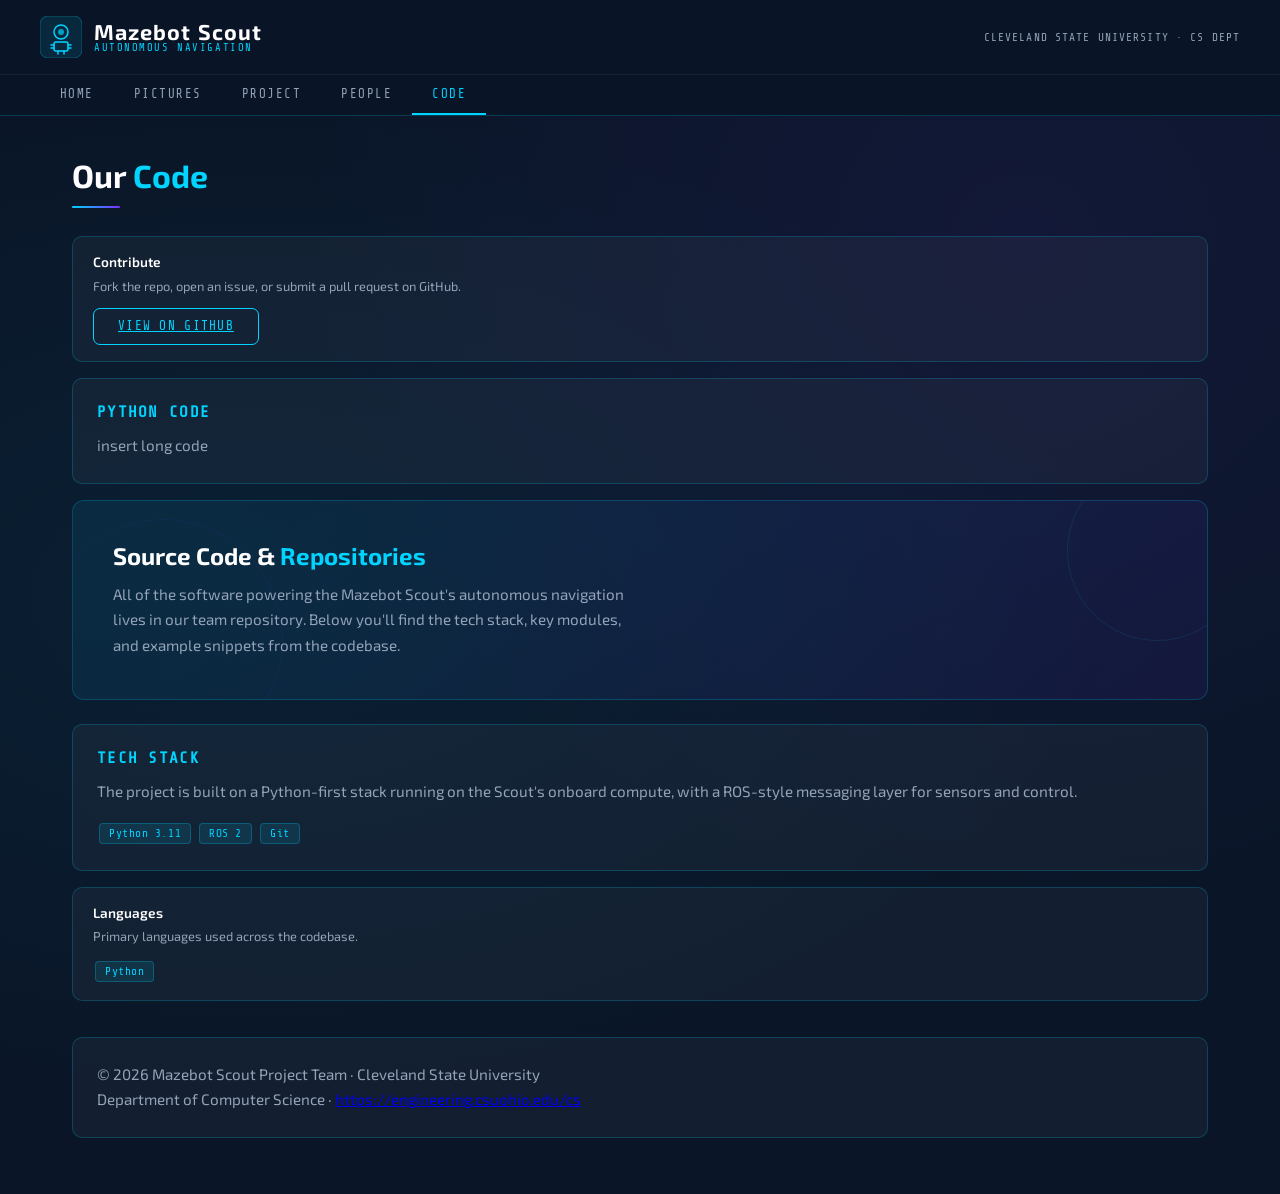
==== code.html @ 7b136260 "last changes" ====
<!DOCTYPE html>
<html lang="en">
<head>
  <meta charset="UTF-8" />
  <meta name="viewport" content="width=device-width, initial-scale=1.0" />
  <title>Mazebot Scout – Project</title>
  <link rel="stylesheet" href="style.css" />
</head>
<body>

<header>
  <div class="header-top">
    <div class="logo-area">
      <svg class="logo-icon" viewBox="0 0 42 42" fill="none">
        <rect width="42" height="42" rx="8" fill="rgba(0,212,255,0.1)" stroke="rgba(0,212,255,0.3)" stroke-width="1"/>
        <circle cx="21" cy="16" r="7" stroke="#00d4ff" stroke-width="1.5" fill="none"/>
        <circle cx="21" cy="16" r="3" fill="#00d4ff" opacity="0.7"/>
        <rect x="14" y="26" width="14" height="9" rx="2" stroke="#00d4ff" stroke-width="1.5" fill="none"/>
        <line x1="11" y1="29" x2="14" y2="29" stroke="#00d4ff" stroke-width="1.5" stroke-linecap="round"/>
        <line x1="28" y1="29" x2="31" y2="29" stroke="#00d4ff" stroke-width="1.5" stroke-linecap="round"/>
        <line x1="11" y1="32" x2="14" y2="32" stroke="#00d4ff" stroke-width="1.5" stroke-linecap="round"/>
        <line x1="28" y1="32" x2="31" y2="32" stroke="#00d4ff" stroke-width="1.5" stroke-linecap="round"/>
        <line x1="18" y1="35" x2="18" y2="38" stroke="#00d4ff" stroke-width="1.5" stroke-linecap="round"/>
        <line x1="24" y1="35" x2="24" y2="38" stroke="#00d4ff" stroke-width="1.5" stroke-linecap="round"/>
      </svg>
      <div class="logo-text">
        <div class="brand">Mazebot Scout</div>
        <div class="sub">Autonomous Navigation</div>
      </div>
    </div>
    <div class="header-badge">Cleveland State University · CS Dept</div>
  </div>
  <nav>
    <a href="index.html">Home</a>
    <a href="pictures.html">Pictures</a>
    <a href="project.html">Project</a>
    <a href="people.html">People</a>
    <a href="code.html" class="active">Code</a>
  </nav>
</header>

<div class="page-wrapper code-page">
  <main class="content-area">
    <h1 class="page-title">Our <span>Code</span></h1>
    <div class="title-line"></div>
    
    <div class="sidebar-card">
      <div class="sidebar-card-body">
        <h3>Contribute</h3>
        <p>Fork the repo, open an issue, or submit a pull request on GitHub.</p>
        <a href="https://github.com/apham00/Mazebot" target="_blank" class="btn" style="margin-top:0.75rem; display:inline-block;">View on GitHub</a>
      </div>
    </div>

<div class="card">
  <h2>Python Code</h2>
  <p>insert
long
code
</p>
</div>

    <div class="hero">
      <h2>Source Code &amp; <span>Repositories</span></h2>
      <p>
        All of the software powering the Mazebot Scout's autonomous navigation
        lives in our team repository. Below you'll find the tech stack, key
        modules, and example snippets from the codebase.
      </p>
    </div>

    <div class="card">
      <h2>Tech Stack</h2>
      <p>The project is built on a Python-first stack running on the Scout's onboard compute, with a ROS-style messaging layer for sensors and control.</p>
      <div style="margin-top:1rem;">
        <span class="tag">Python 3.11</span>
        <span class="tag">ROS 2</span>
        <span class="tag">Git</span>
      </div>
    </div>


  </main>

  <aside class="sidebar">
    <div class="sidebar-card">
      <div class="sidebar-card-body">
        <h3>Languages</h3>
        <p>Primary languages used across the codebase.</p>
        <div style="margin-top:0.75rem;">
          <span class="tag">Python</span>
        </div>
      </div>
    </div>
  
    <section class="card abstract-footer">
    <p>© 2026 Mazebot Scout Project Team · Cleveland State University</p>
    <p>Department of Computer Science · <a href="https://engineering.csuohio.edu/cs" target="_blank">https://engineering.csuohio.edu/cs</a></p>
  </section>

  </aside>
</div>


</body>
</html>
---- style.css ----
@import url('https://fonts.googleapis.com/css2?family=Exo+2:wght@300;400;600;700&family=Share+Tech+Mono&display=swap');

*, *::before, *::after { box-sizing: border-box; margin: 0; padding: 0; }

:root {
  --navy: #0a1628;
  --navy-mid: #112240;
  --accent: #00d4ff;
  --accent2: #7b2fff;
  --text: #e2e8f0;
  --text-muted: #94a3b8;
  --card-bg: rgba(255,255,255,0.04);
  --border: rgba(0,212,255,0.2);
}

body {
  font-family: 'Exo 2', sans-serif;
  background: var(--navy);
  color: var(--text);
  min-height: 100vh;
  background-image:
    radial-gradient(ellipse at 20% 50%, rgba(0,212,255,0.05) 0%, transparent 60%),
    radial-gradient(ellipse at 80% 20%, rgba(123,47,255,0.07) 0%, transparent 50%);
}

/* add all human code below */
.sidebar-card-body2 {
  padding: 1rem 1.25rem;
}

.sidebar-card-body2 h3 {
  font-size: 1.5rem;
  font-weight: 600;
  color: #fff;
  margin-bottom: 0.4rem;
  text-align: center;
}

.uni-link {
  color: var(--accent);
  text-decoration: none;
  display: block;
}

.uni-link:hover {
  text-decoration: underline;
}

.normal-link {
  color: #0000ee;
  text-decoration: underline;
}

.normal-link:visited {
  color: blue;
}

.normal-link:hover {
  color: darkblue;
}

/* ── HEADER ── */
header {
  background: rgba(10,22,40,0.95);
  border-bottom: 1px solid var(--border);
  backdrop-filter: blur(12px);
  position: sticky;
  top: 0;
  z-index: 100;
}

.header-top {
  display: flex;
  align-items: center;
  justify-content: space-between;
  padding: 1rem 2.5rem;
}

.logo-area {
  display: flex;
  align-items: center;
  gap: 12px;
}

.logo-icon {
  width: 42px;
  height: 42px;
}

.logo-text {
  line-height: 1;
}

.logo-text .brand {
  font-size: 1.35rem;
  font-weight: 700;
  color: #fff;
  letter-spacing: 0.05em;
}

.logo-text .sub {
  font-family: 'Share Tech Mono', monospace;
  font-size: 0.65rem;
  color: var(--accent);
  letter-spacing: 0.15em;
  text-transform: uppercase;
}

.header-badge {
  font-family: 'Share Tech Mono', monospace;
  font-size: 0.7rem;
  color: var(--text-muted);
  letter-spacing: 0.1em;
  text-transform: uppercase;
}

/* ── NAV ── */
nav {
  display: flex;
  gap: 0;
  padding: 0 2.5rem;
  border-top: 1px solid rgba(255,255,255,0.05);
}

nav a {
  font-family: 'Share Tech Mono', monospace;
  font-size: 0.78rem;
  text-transform: uppercase;
  letter-spacing: 0.12em;
  color: var(--text-muted);
  text-decoration: none;
  padding: 0.75rem 1.25rem;
  border-bottom: 2px solid transparent;
  transition: color 0.2s, border-color 0.2s;
  white-space: nowrap;
}

nav a:hover, nav a.active {
  color: var(--accent);
  border-bottom-color: var(--accent);
}

/* ── PAGE LAYOUT ── */
.page-wrapper {
  display: grid;
  grid-template-columns: 1fr 360px;
  gap: 2rem;
  max-width: 1100px;
  margin: 0 auto;
  padding: 2.5rem 2rem;
}

.page-wrapper .home-page {
  grid-template-columns: 1fr 360px;
  max-width: 1300px;
}

.code-page {
  display: block;
  max-width: 1200px;
  margin: 0 auto;
  padding: 2.5rem 2rem;
}

.code-page .sidebar-card,
.code-page .card {
  margin-bottom: 1rem;
}


.code-page .content-area {
  width: 100%;
}

@media (max-width: 768px) {
  .page-wrapper { grid-template-columns: 1fr; }
  nav a { padding: 0.75rem 0.75rem; font-size: 0.7rem; }
  .header-top { padding: 1rem 1rem; }
}

/* ── MAIN CONTENT ── */
.content-area {
  min-width: 0;
}

.page-title {
  font-size: 2rem;
  font-weight: 700;
  color: #fff;
  margin-bottom: 0.25rem;
  line-height: 1.2;
}

.page-title span {
  color: var(--accent);
}

.title-line {
  width: 48px;
  height: 2px;
  background: linear-gradient(90deg, var(--accent), var(--accent2));
  margin: 0.75rem 0 1.75rem;
  border-radius: 2px;
}

/* ── CARDS ── */
.card {
  background: var(--card-bg);
  border: 1px solid var(--border);
  border-radius: 10px;
  padding: 1.5rem;
  margin-bottom: 1.25rem;
  transition: border-color 0.2s;
}

.card:hover { border-color: rgba(0,212,255,0.4); }

.card h2 {
  font-size: 1rem;
  font-weight: 600;
  color: var(--accent);
  text-transform: uppercase;
  letter-spacing: 0.08em;
  margin-bottom: 0.75rem;
  font-family: 'Share Tech Mono', monospace;
}

.card p {
  color: var(--text-muted);
  line-height: 1.7;
  font-size: 0.95rem;
}

/* ── LINK LIST ── */
.link-list {
  list-style: none;
}

.link-list li {
  border-bottom: 1px solid rgba(255,255,255,0.06);
}

.link-list li:last-child { border-bottom: none; }

.link-list a {
  display: flex;
  align-items: center;
  gap: 10px;
  padding: 0.85rem 0;
  color: var(--text);
  text-decoration: none;
  font-size: 0.92rem;
  transition: color 0.2s;
}

.link-list a:hover { color: var(--accent); }

.link-list .icon {
  width: 28px;
  height: 28px;
  background: rgba(0,212,255,0.1);
  border: 1px solid var(--border);
  border-radius: 6px;
  display: flex;
  align-items: center;
  justify-content: center;
  flex-shrink: 0;
  font-size: 13px;
}

/* ── SIDEBAR ── */
.sidebar {
  display: flex;
  flex-direction: column;
  gap: 1.25rem;
}

.sidebar-card {
  background: var(--card-bg);
  border: 1px solid var(--border);
  border-radius: 10px;
  overflow: visible;
} /* modified */ 

.sidebar-card img {
  width: 100%;
  display: block;
}

.sidebar-card-body {
  padding: 1rem 1.25rem;
}

.sidebar-card-body-project{
  padding: 1rem 1rem;
}

.sidebar-card-project {
  width: 380px;
}

.sidebar-card-body h3 {
  font-size: 0.85rem;
  font-weight: 600;
  color: #fff;
  margin-bottom: 0.4rem;
}

.sidebar-card-body p {
  font-size: 0.8rem;
  color: var(--text-muted);
  line-height: 1.5;
}

.sidebar-card-body p {
  font-size: 0.8rem;
  color: var(--text-muted);
  line-height: 1.5;
  overflow-wrap: anywhere;
  word-break: break-word;
} /* added */

.sidebar-card-body a {
  overflow-wrap: anywhere;
  word-break: break-word;
} /* added */

.stat-grid {
  display: grid;
  grid-template-columns: 1fr 1fr;
  gap: 8px;
  padding: 1rem;
}

.stat {
  background: rgba(0,212,255,0.06);
  border: 1px solid rgba(0,212,255,0.15);
  border-radius: 7px;
  padding: 0.6rem 0.75rem;
  text-align: center;
}

.stat .val {
  font-family: 'Share Tech Mono', monospace;
  font-size: 1rem;
  color: var(--accent);
  font-weight: 600;
  display: block;
}

.stat .lbl {
  font-size: 0.65rem;
  color: var(--text-muted);
  text-transform: uppercase;
  letter-spacing: 0.08em;
  margin-top: 2px;
  display: block;
}

/* ── FOOTER ── */
footer {
  margin-top: 3rem;
  border-top: 1px solid var(--border);
  padding: 2rem 2.5rem;
  text-align: center;
}

footer p {
  font-size: 0.78rem;
  color: var(--text-muted);
  margin-bottom: 0.4rem;
  font-family: 'Share Tech Mono', monospace;
  letter-spacing: 0.05em;
}

footer a { color: var(--accent); text-decoration: none; }
footer a:hover { text-decoration: underline; }

/* ── HERO BANNER (home only) ── */
.hero {
  background: linear-gradient(135deg, rgba(0,212,255,0.08) 0%, rgba(123,47,255,0.08) 100%);
  border: 1px solid var(--border);
  border-radius: 12px;
  padding: 2.5rem;
  margin-bottom: 1.5rem;
  position: relative;
  overflow: hidden;
}

.hero::before {
  content: '';
  position: absolute;
  top: -40px; right: -40px;
  width: 180px; height: 180px;
  border-radius: 50%;
  border: 1px solid rgba(0,212,255,0.1);
}

.hero::after {
  content: '';
  position: absolute;
  bottom: -60px; left: -30px;
  width: 240px; height: 240px;
  border-radius: 50%;
  border: 1px solid rgba(123,47,255,0.08);
}

.hero h2 {
  font-size: 1.5rem;
  font-weight: 700;
  color: #fff;
  margin-bottom: 0.75rem;
}

.hero h2 span { color: var(--accent); }

.hero p {
  color: var(--text-muted);
  line-height: 1.7;
  font-size: 0.95rem;
  max-width: 520px;
}

/* ── PEOPLE GRID ── */
.people-grid {
  display: grid;
  grid-template-columns: repeat(auto-fit, minmax(180px, 180px));
  justify-content: center;
  gap: 1rem;
}

.people-grid .person-card:last-child {
  grid-column: 2;
}

.person-card {
  background: var(--card-bg);
  border: 1px solid var(--border);
  border-radius: 10px;
  padding: 1.25rem;
  text-align: center;
  transition: border-color 0.2s;
}

.person-card:hover { border-color: rgba(0,212,255,0.4); }

.avatar {
  width: 56px;
  height: 56px;
  border-radius: 50%;
  background: linear-gradient(135deg, var(--accent), var(--accent2));
  display: flex;
  align-items: center;
  justify-content: center;
  font-weight: 700;
  font-size: 1.1rem;
  color: #fff;
  margin: 0 auto 0.75rem;
}

.person-card h3 {
  font-size: 0.9rem;
  font-weight: 600;
  color: #fff;
  margin-bottom: 0.2rem;
}

.person-card p {
  font-size: 0.75rem;
  color: var(--text-muted);
  font-family: 'Share Tech Mono', monospace;
}

/* ── CODE BLOCK ── */
.code-block {
  background: rgba(0,0,0,0.4);
  border: 1px solid rgba(0,212,255,0.15);
  border-radius: 8px;
  padding: 1.25rem;
  margin: 1rem 0;
  overflow-x: auto;
}

.code-block code {
  font-family: 'Share Tech Mono', monospace;
  font-size: 0.8rem;
  color: #a8dadc;
  line-height: 1.7;
  white-space: pre;
}

/* ── PHOTO GRID ── */
.photo-grid {
  display: grid;
  grid-template-columns: repeat(auto-fill, minmax(200px, 1fr));
  gap: 10px;
  margin-top: 1rem;
}

.photo-placeholder {
  aspect-ratio: 4/3;
  background: rgba(0,212,255,0.06);
  border: 1px dashed rgba(0,212,255,0.25);
  border-radius: 8px;
  display: flex;
  align-items: center;
  justify-content: center;
  font-size: 0.75rem;
  color: var(--text-muted);
  font-family: 'Share Tech Mono', monospace;
  flex-direction: column;
  gap: 6px;
}

/* ── CONTACT FORM ── */
.form-group {
  margin-bottom: 1rem;
}

.form-group label {
  display: block;
  font-size: 0.75rem;
  font-family: 'Share Tech Mono', monospace;
  text-transform: uppercase;
  letter-spacing: 0.1em;
  color: var(--accent);
  margin-bottom: 0.4rem;
}

.form-group input,
.form-group textarea {
  width: 100%;
  background: rgba(255,255,255,0.04);
  border: 1px solid var(--border);
  border-radius: 7px;
  padding: 0.65rem 0.9rem;
  color: var(--text);
  font-family: 'Exo 2', sans-serif;
  font-size: 0.9rem;
  outline: none;
  transition: border-color 0.2s;
}

.form-group input:focus,
.form-group textarea:focus {
  border-color: var(--accent);
}

.form-group textarea { min-height: 120px; resize: vertical; }

.btn {
  display: inline-flex;
  align-items: center;
  gap: 8px;
  background: transparent;
  border: 1px solid var(--accent);
  color: var(--accent);
  font-family: 'Share Tech Mono', monospace;
  font-size: 0.8rem;
  letter-spacing: 0.1em;
  text-transform: uppercase;
  padding: 0.65rem 1.5rem;
  border-radius: 7px;
  cursor: pointer;
  transition: background 0.2s, color 0.2s;
}

.btn:hover {
  background: var(--accent);
  color: var(--navy);
}

/* ── TAGS ── */
.tag {
  display: inline-block;
  background: rgba(0,212,255,0.1);
  border: 1px solid rgba(0,212,255,0.25);
  color: var(--accent);
  font-size: 0.7rem;
  font-family: 'Share Tech Mono', monospace;
  padding: 3px 9px;
  border-radius: 4px;
  margin: 2px;
  letter-spacing: 0.05em;
}
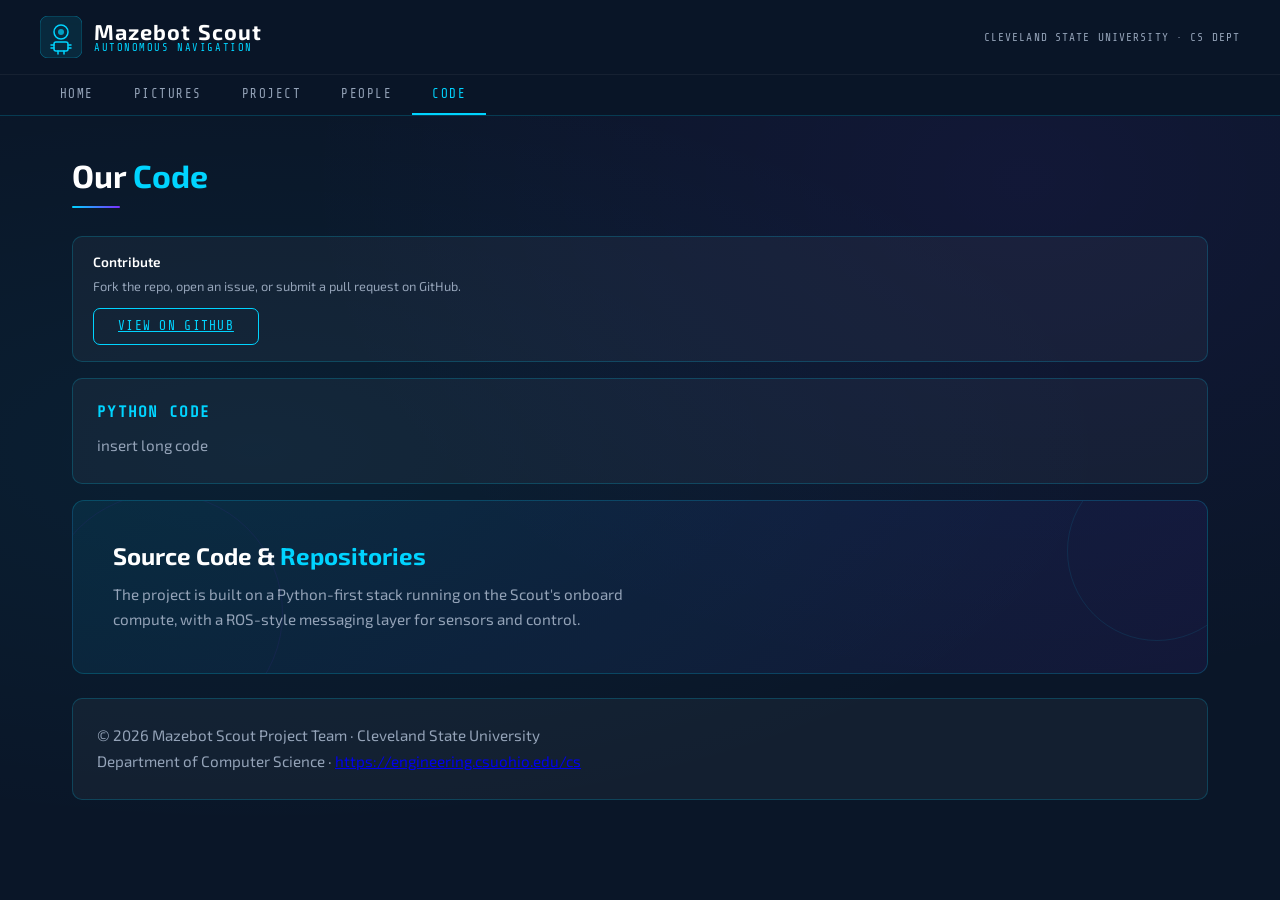
==== commit 8235c600: "last one?" ====
--- a/code.html
+++ b/code.html
@@ -63,35 +63,14 @@
     <div class="hero">
       <h2>Source Code &amp; <span>Repositories</span></h2>
       <p>
-        All of the software powering the Mazebot Scout's autonomous navigation
-        lives in our team repository. Below you'll find the tech stack, key
-        modules, and example snippets from the codebase.
+        The project is built on a Python-first stack running on the Scout's onboard compute, with a ROS-style messaging layer for sensors and control.
       </p>
-    </div>
-
-    <div class="card">
-      <h2>Tech Stack</h2>
-      <p>The project is built on a Python-first stack running on the Scout's onboard compute, with a ROS-style messaging layer for sensors and control.</p>
-      <div style="margin-top:1rem;">
-        <span class="tag">Python 3.11</span>
-        <span class="tag">ROS 2</span>
-        <span class="tag">Git</span>
-      </div>
     </div>
 
 
   </main>
 
   <aside class="sidebar">
-    <div class="sidebar-card">
-      <div class="sidebar-card-body">
-        <h3>Languages</h3>
-        <p>Primary languages used across the codebase.</p>
-        <div style="margin-top:0.75rem;">
-          <span class="tag">Python</span>
-        </div>
-      </div>
-    </div>
   
     <section class="card abstract-footer">
     <p>© 2026 Mazebot Scout Project Team · Cleveland State University</p>
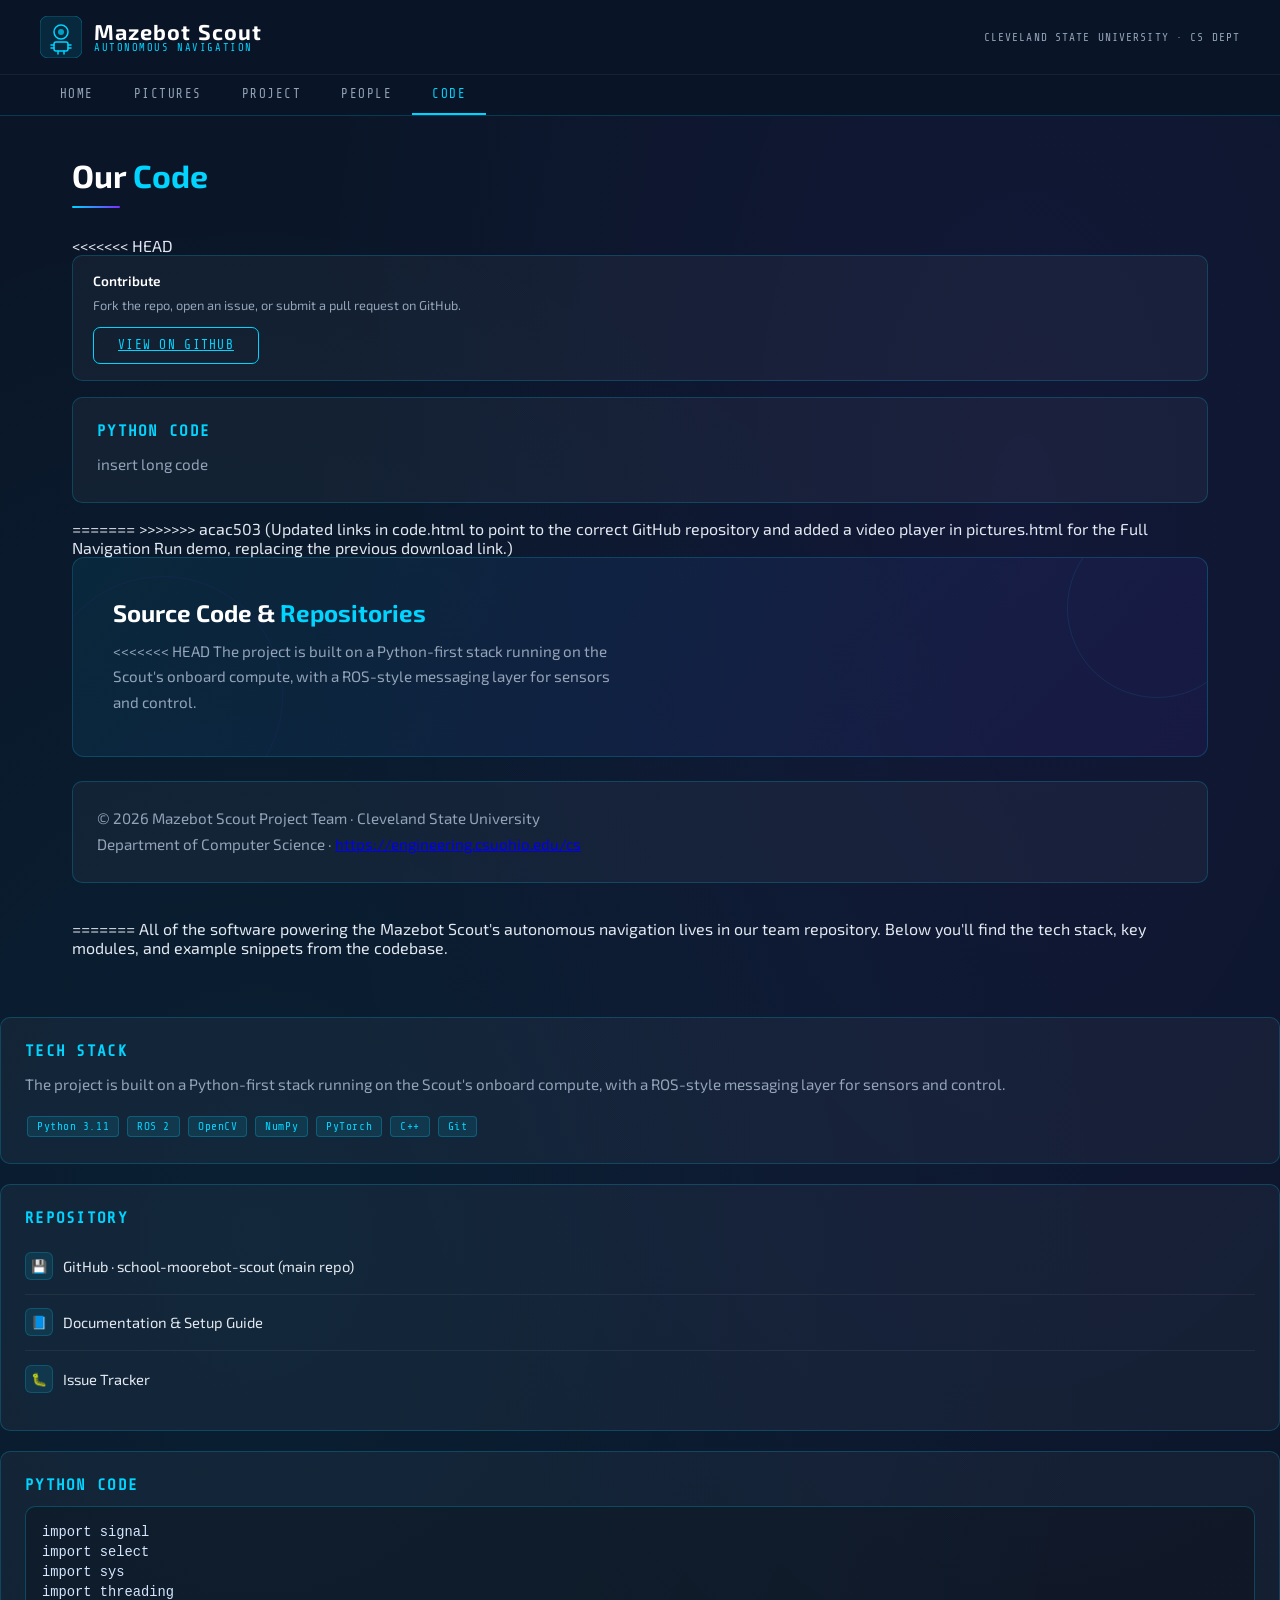
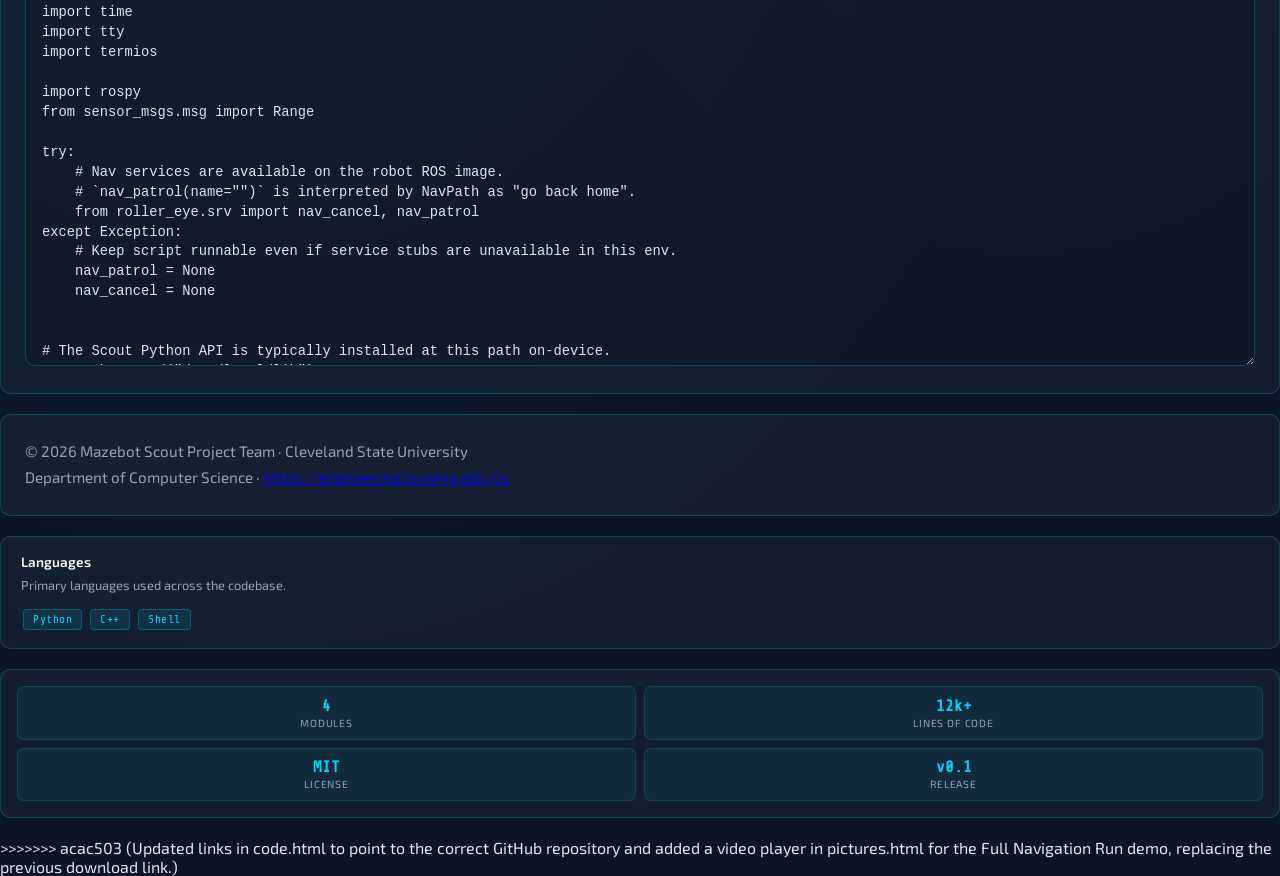
==== commit 48245d95: "Updated links in code.html to point to the correct GitHub repository and added a video player in pic" ====
--- a/code.html
+++ b/code.html
@@ -43,6 +43,7 @@
   <main class="content-area">
     <h1 class="page-title">Our <span>Code</span></h1>
     <div class="title-line"></div>
+<<<<<<< HEAD
     
     <div class="sidebar-card">
       <div class="sidebar-card-body">
@@ -59,10 +60,13 @@
 code
 </p>
 </div>
+=======
+>>>>>>> acac503 (Updated links in code.html to point to the correct GitHub repository and added a video player in pictures.html for the Full Navigation Run demo, replacing the previous download link.)
 
     <div class="hero">
       <h2>Source Code &amp; <span>Repositories</span></h2>
       <p>
+<<<<<<< HEAD
         The project is built on a Python-first stack running on the Scout's onboard compute, with a ROS-style messaging layer for sensors and control.
       </p>
     </div>
@@ -76,6 +80,300 @@
     <p>© 2026 Mazebot Scout Project Team · Cleveland State University</p>
     <p>Department of Computer Science · <a href="https://engineering.csuohio.edu/cs" target="_blank">https://engineering.csuohio.edu/cs</a></p>
   </section>
+=======
+        All of the software powering the Mazebot Scout's autonomous navigation
+        lives in our team repository. Below you'll find the tech stack, key
+        modules, and example snippets from the codebase.
+      </p>
+    </div>
+
+    <div class="card">
+      <h2>Tech Stack</h2>
+      <p>The project is built on a Python-first stack running on the Scout's onboard compute, with a ROS-style messaging layer for sensors and control.</p>
+      <div style="margin-top:1rem;">
+        <span class="tag">Python 3.11</span>
+        <span class="tag">ROS 2</span>
+        <span class="tag">OpenCV</span>
+        <span class="tag">NumPy</span>
+        <span class="tag">PyTorch</span>
+        <span class="tag">C++</span>
+        <span class="tag">Git</span>
+      </div>
+    </div>
+
+    <div class="card">
+      <h2>Repository</h2>
+      <ul class="link-list">
+        <li>
+          <a href="https://github.com/ehonis/school-moorebot-scout" target="_blank">
+            <div class="icon">💾</div>
+            GitHub · school-moorebot-scout (main repo)
+          </a>
+        </li>
+        <li>
+          <a href="https://github.com/ehonis/school-moorebot-scout#readme" target="_blank">
+            <div class="icon">📘</div>
+            Documentation &amp; Setup Guide
+          </a>
+        </li>
+        <li>
+          <a href="https://github.com/ehonis/school-moorebot-scout/issues" target="_blank">
+            <div class="icon">🐛</div>
+            Issue Tracker
+          </a>
+        </li>
+      </ul>
+    </div>
+
+    <div class="card">
+      <h2>Python Code</h2>
+      <textarea readonly style="width:100%; min-height:460px; padding:1rem; border-radius:10px; border:1px solid rgba(0,212,255,0.25); background:rgba(0,0,0,0.2); color:#d6e6ff; font-family:Consolas, Monaco, 'Courier New', monospace; font-size:0.86rem; line-height:1.45; resize:vertical;">
+import signal
+import select
+import sys
+import threading
+import time
+import tty
+import termios
+
+import rospy
+from sensor_msgs.msg import Range
+
+try:
+    # Nav services are available on the robot ROS image.
+    # `nav_patrol(name="")` is interpreted by NavPath as "go back home".
+    from roller_eye.srv import nav_cancel, nav_patrol
+except Exception:
+    # Keep script runnable even if service stubs are unavailable in this env.
+    nav_patrol = None
+    nav_cancel = None
+
+
+# The Scout Python API is typically installed at this path on-device.
+sys.path.append("/usr/local/lib")
+from rollereye import *  # noqa: F401,F403 - project examples use star import
+
+
+# =========================
+# Tuning parameters
+# =========================
+# Stop when something is very close in front (about 5-10 cm).
+# Set to 8 cm as the default "wall too close" trigger.
+STOP_DISTANCE_M = 0.2
+
+# Use a little hysteresis to avoid rapid stop/start jitter near the threshold.
+# Robot resumes forward when clearance grows beyond this distance.
+RESUME_DISTANCE_M = 0.12
+
+# Continuous forward speed (m/s).
+FORWARD_SPEED_MPS = 0.16
+
+# Rotation speed used for scan turns (deg/s).
+TURN_SPEED_DPS = 90
+
+# Scan resolution. Larger step = faster scan with less angular precision.
+# Must evenly divide 360. 45 gives 8 samples per sweep (was 12 at 30 deg).
+SCAN_STEP_DEG = 45
+
+# Continuous spin speed for scan-only turns (deg/s).
+# Intentionally slower than before so TOF gets a cleaner read at each heading
+# and the robot visibly completes a deliberate full sweep before deciding.
+SCAN_TURN_SPEED_DPS = 60
+
+# Do not pick headings in the rear half of the robot.
+# This keeps recovery turns from backtracking toward already-traveled space.
+# Interpretation:
+#   - 0 deg offset is straight ahead (always allowed)
+#   - +/-90 deg is still considered forward-sector
+#   - anything beyond that (rear hemisphere) is disallowed
+MAX_FORWARD_TURN_DEG = 90
+
+# If TOF data is stale, pause movement for safety.
+TOF_STALE_TIMEOUT_S = 1.0
+
+# Timeout to wait for one fresh TOF reading after each turn.
+# Shorter value = faster sweep; 0.25 s is enough for the 10 Hz TOF node.
+TOF_WAIT_TIMEOUT_S = 0.25
+
+# Tiny settle wait to let motion/reading stabilize between operations.
+SETTLE_S = 0.15
+
+# Manual override speed values (kept modest for tight spaces).
+MANUAL_FORWARD_SPEED_MPS = 0.16
+MANUAL_TURN_SPEED_DPS = 75
+
+# Service names provided by NavPath node.
+NAV_PATROL_SERVICE = "/nav_patrol"
+NAV_CANCEL_SERVICE = "/nav_cancel"
+
+
+# Shared TOF snapshot (callback thread -> control loop thread).
+_tof_lock = threading.Lock()
+_latest_tof_range_m = None
+_latest_tof_time_s = 0.0
+
+# Main loop run flag; set False by signal handler.
+_running = True
+
+
+class MovementRecorder(object):
+    """
+    Keep a time-based history of motion commands so we can backtrack.
+    """
+    def __init__(self):
+        self._history = []
+        self._active = None
+        self._is_replaying = False
+
+    def _finish_active(self):
+        if self._active is None:
+            return
+        duration = time.time() - self._active["start_s"]
+        if duration > 0.0:
+            segment = dict(self._active)
+            segment["duration_s"] = duration
+            self._history.append(segment)
+        self._active = None
+
+    def start_translate(self, degree, speed_mps):
+        rollereye.set_translationSpeed(speed_mps)
+        rollereye.set_translate(degree=degree)
+        if self._is_replaying:
+            return
+        self._finish_active()
+        self._active = {
+            "kind": "translate",
+            "degree": degree,
+            "speed_mps": speed_mps,
+            "start_s": time.time(),
+        }
+
+    def start_rotate(self, direction, speed_dps):
+        rollereye.set_rotationSpeed(speed_dps)
+        rollereye.set_rotate(direction=direction)
+        if self._is_replaying:
+            return
+        self._finish_active()
+        self._active = {
+            "kind": "rotate",
+            "direction": direction,
+            "speed_dps": speed_dps,
+            "start_s": time.time(),
+        }
+
+    def rotate_degrees(self, direction, degrees, speed_dps, record=True):
+        rollereye.set_rotationSpeed(speed_dps)
+        rollereye.set_rotate_3(direction=direction, degree=degrees)
+        time.sleep(SETTLE_S)
+        if self._is_replaying or (not record):
+            return
+        self._finish_active()
+        self._history.append(
+            {
+                "kind": "rotate_deg",
+                "direction": direction,
+                "degrees": degrees,
+                "speed_dps": speed_dps,
+            }
+        )
+
+    def stop_motion(self):
+        rollereye.stop_move()
+        if self._is_replaying:
+            return
+        self._finish_active()
+
+    def replay_reverse(self):
+        self._finish_active()
+        if not self._history:
+            print("[history] no movement recorded yet.")
+            return
+        print("[history] reversing %d recorded steps..." % len(self._history))
+        self._is_replaying = True
+        try:
+            rollereye.set_rotationSpeed(TURN_SPEED_DPS)
+            rollereye.set_rotate_3(direction=2, degree=180)
+            time.sleep(SETTLE_S)
+            for step in reversed(self._history):
+                if step["kind"] == "translate":
+                    rollereye.set_translationSpeed(step["speed_mps"])
+                    rollereye.set_translate(degree=step["degree"])
+                    time.sleep(step["duration_s"])
+                    rollereye.stop_move()
+                    time.sleep(SETTLE_S)
+                elif step["kind"] == "rotate":
+                    inverse_direction = 2 if step["direction"] == 1 else 1
+                    rollereye.set_rotationSpeed(step["speed_dps"])
+                    rollereye.set_rotate(direction=inverse_direction)
+                    time.sleep(step["duration_s"])
+                    rollereye.stop_move()
+                    time.sleep(SETTLE_S)
+                elif step["kind"] == "rotate_deg":
+                    inverse_direction = 2 if step["direction"] == 1 else 1
+                    rollereye.set_rotationSpeed(step["speed_dps"])
+                    rollereye.set_rotate_3(
+                        direction=inverse_direction, degree=step["degrees"]
+                    )
+                    time.sleep(SETTLE_S)
+        finally:
+            self._is_replaying = False
+        print("[history] reverse replay complete.")
+
+
+def stop_handler(signum, frame):
+    global _running
+    _running = False
+
+
+if __name__ == "__main__":
+    signal.signal(signal.SIGINT, stop_handler)
+    signal.signal(signal.SIGTERM, stop_handler)
+    signal.signal(signal.SIGHUP, stop_handler)
+    rollereye.start()
+    enable_print()
+      </textarea>
+    </div>
+
+      <section class="card abstract-footer">
+    <p>© 2026 Mazebot Scout Project Team · Cleveland State University</p>
+    <p>Department of Computer Science · <a class="normal-link" href="https://engineering.csuohio.edu/cs" target="_blank">https://engineering.csuohio.edu/cs</a></p>
+  </section>
+  </main>
+
+  <aside class="sidebar">
+    <div class="sidebar-card">
+      <div class="sidebar-card-body">
+        <h3>Languages</h3>
+        <p>Primary languages used across the codebase.</p>
+        <div style="margin-top:0.75rem;">
+          <span class="tag">Python</span>
+          <span class="tag">C++</span>
+          <span class="tag">Shell</span>
+        </div>
+      </div>
+    </div>
+
+    <div class="sidebar-card">
+      <div class="stat-grid">
+        <div class="stat">
+          <span class="val">4</span>
+          <span class="lbl">Modules</span>
+        </div>
+        <div class="stat">
+          <span class="val">12k+</span>
+          <span class="lbl">Lines of Code</span>
+        </div>
+        <div class="stat">
+          <span class="val">MIT</span>
+          <span class="lbl">License</span>
+        </div>
+        <div class="stat">
+          <span class="val">v0.1</span>
+          <span class="lbl">Release</span>
+        </div>
+      </div>
+    </div>
+>>>>>>> acac503 (Updated links in code.html to point to the correct GitHub repository and added a video player in pictures.html for the Full Navigation Run demo, replacing the previous download link.)
 
   </aside>
 </div>
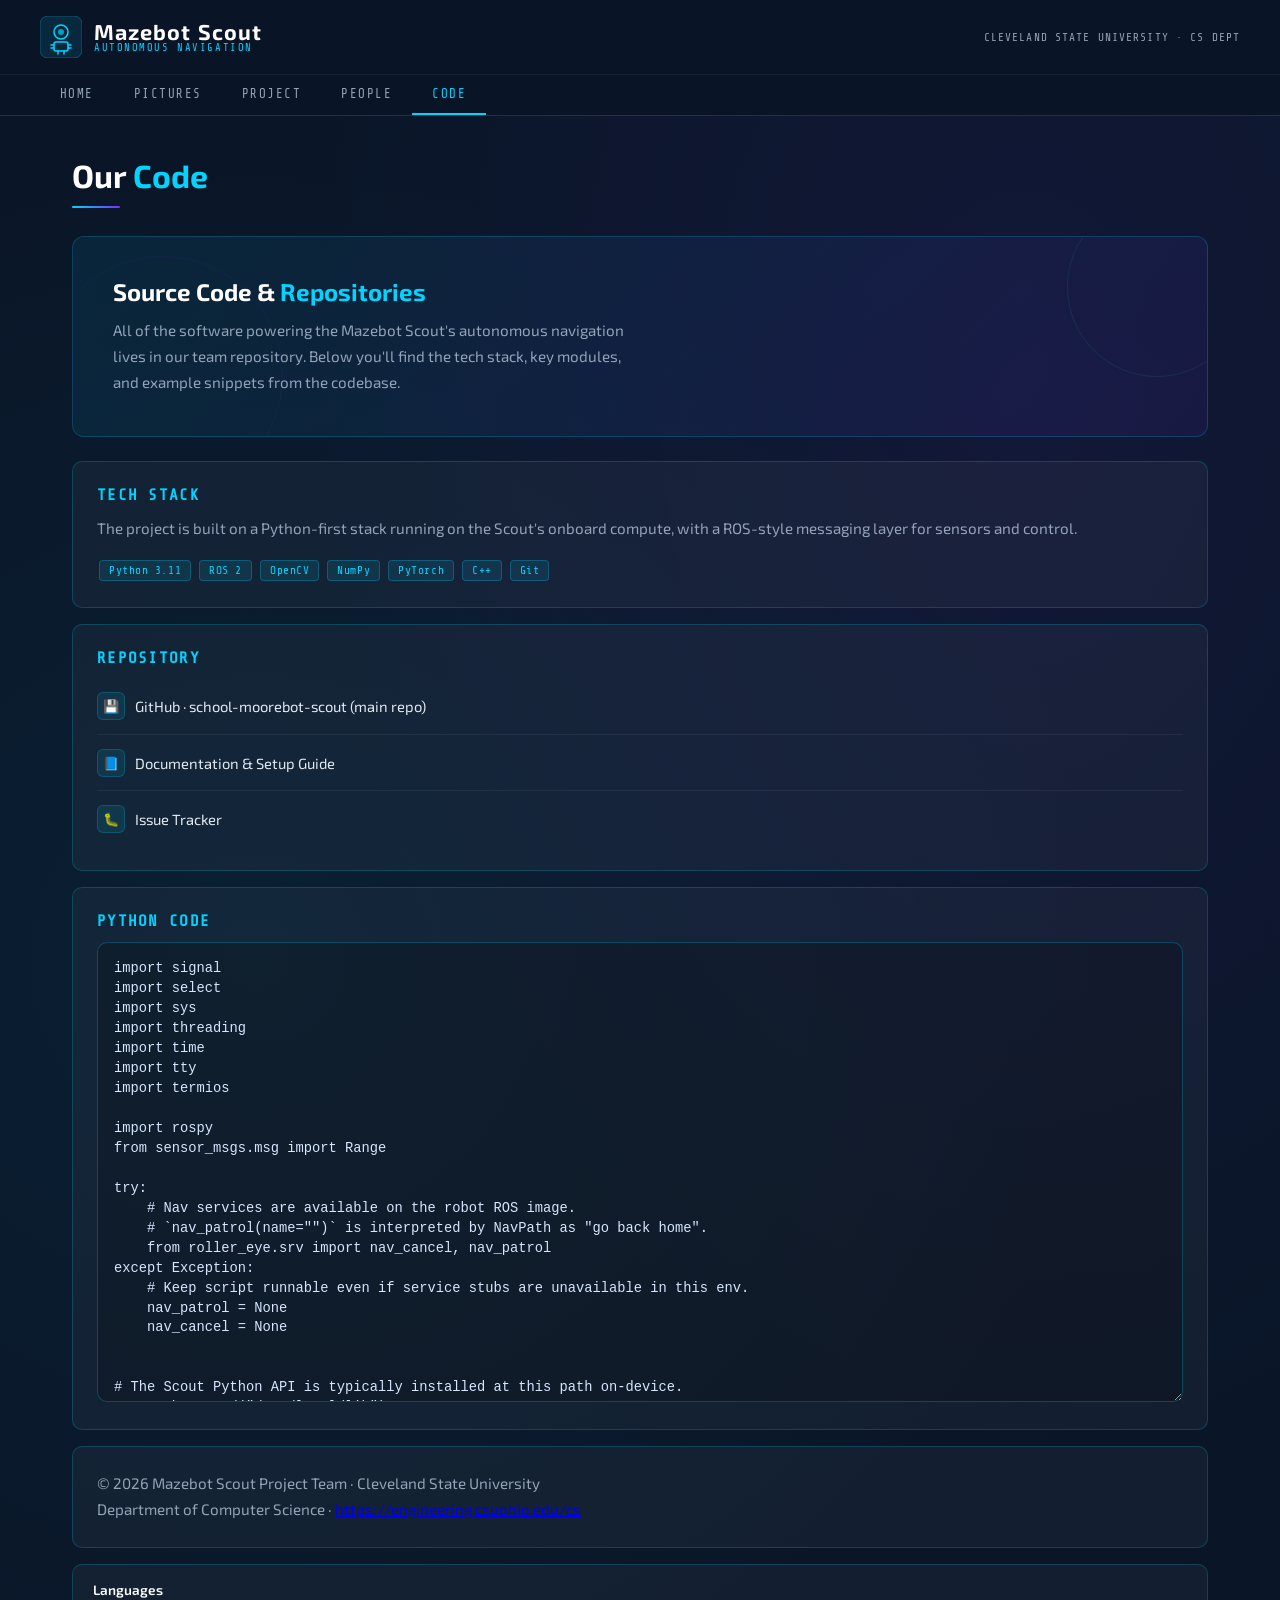
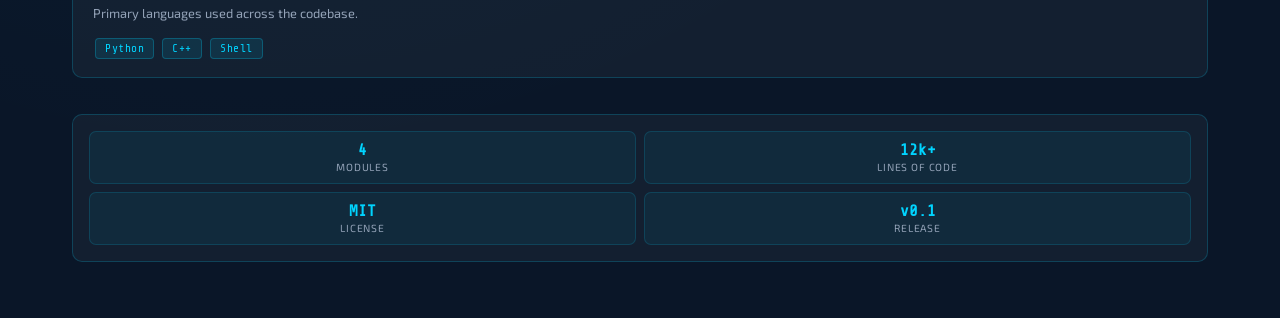
==== commit 1566d61a: "worked on finla touches" ====
--- a/code.html
+++ b/code.html
@@ -43,44 +43,10 @@
   <main class="content-area">
     <h1 class="page-title">Our <span>Code</span></h1>
     <div class="title-line"></div>
-<<<<<<< HEAD
-    
-    <div class="sidebar-card">
-      <div class="sidebar-card-body">
-        <h3>Contribute</h3>
-        <p>Fork the repo, open an issue, or submit a pull request on GitHub.</p>
-        <a href="https://github.com/apham00/Mazebot" target="_blank" class="btn" style="margin-top:0.75rem; display:inline-block;">View on GitHub</a>
-      </div>
-    </div>
-
-<div class="card">
-  <h2>Python Code</h2>
-  <p>insert
-long
-code
-</p>
-</div>
-=======
->>>>>>> acac503 (Updated links in code.html to point to the correct GitHub repository and added a video player in pictures.html for the Full Navigation Run demo, replacing the previous download link.)
 
     <div class="hero">
       <h2>Source Code &amp; <span>Repositories</span></h2>
       <p>
-<<<<<<< HEAD
-        The project is built on a Python-first stack running on the Scout's onboard compute, with a ROS-style messaging layer for sensors and control.
-      </p>
-    </div>
-
-
-  </main>
-
-  <aside class="sidebar">
-  
-    <section class="card abstract-footer">
-    <p>© 2026 Mazebot Scout Project Team · Cleveland State University</p>
-    <p>Department of Computer Science · <a href="https://engineering.csuohio.edu/cs" target="_blank">https://engineering.csuohio.edu/cs</a></p>
-  </section>
-=======
         All of the software powering the Mazebot Scout's autonomous navigation
         lives in our team repository. Below you'll find the tech stack, key
         modules, and example snippets from the codebase.
@@ -334,10 +300,10 @@
       </textarea>
     </div>
 
-      <section class="card abstract-footer">
+    <section class="card abstract-footer">
     <p>© 2026 Mazebot Scout Project Team · Cleveland State University</p>
     <p>Department of Computer Science · <a class="normal-link" href="https://engineering.csuohio.edu/cs" target="_blank">https://engineering.csuohio.edu/cs</a></p>
-  </section>
+    </section>
   </main>
 
   <aside class="sidebar">
@@ -373,7 +339,6 @@
         </div>
       </div>
     </div>
->>>>>>> acac503 (Updated links in code.html to point to the correct GitHub repository and added a video player in pictures.html for the Full Navigation Run demo, replacing the previous download link.)
 
   </aside>
 </div>
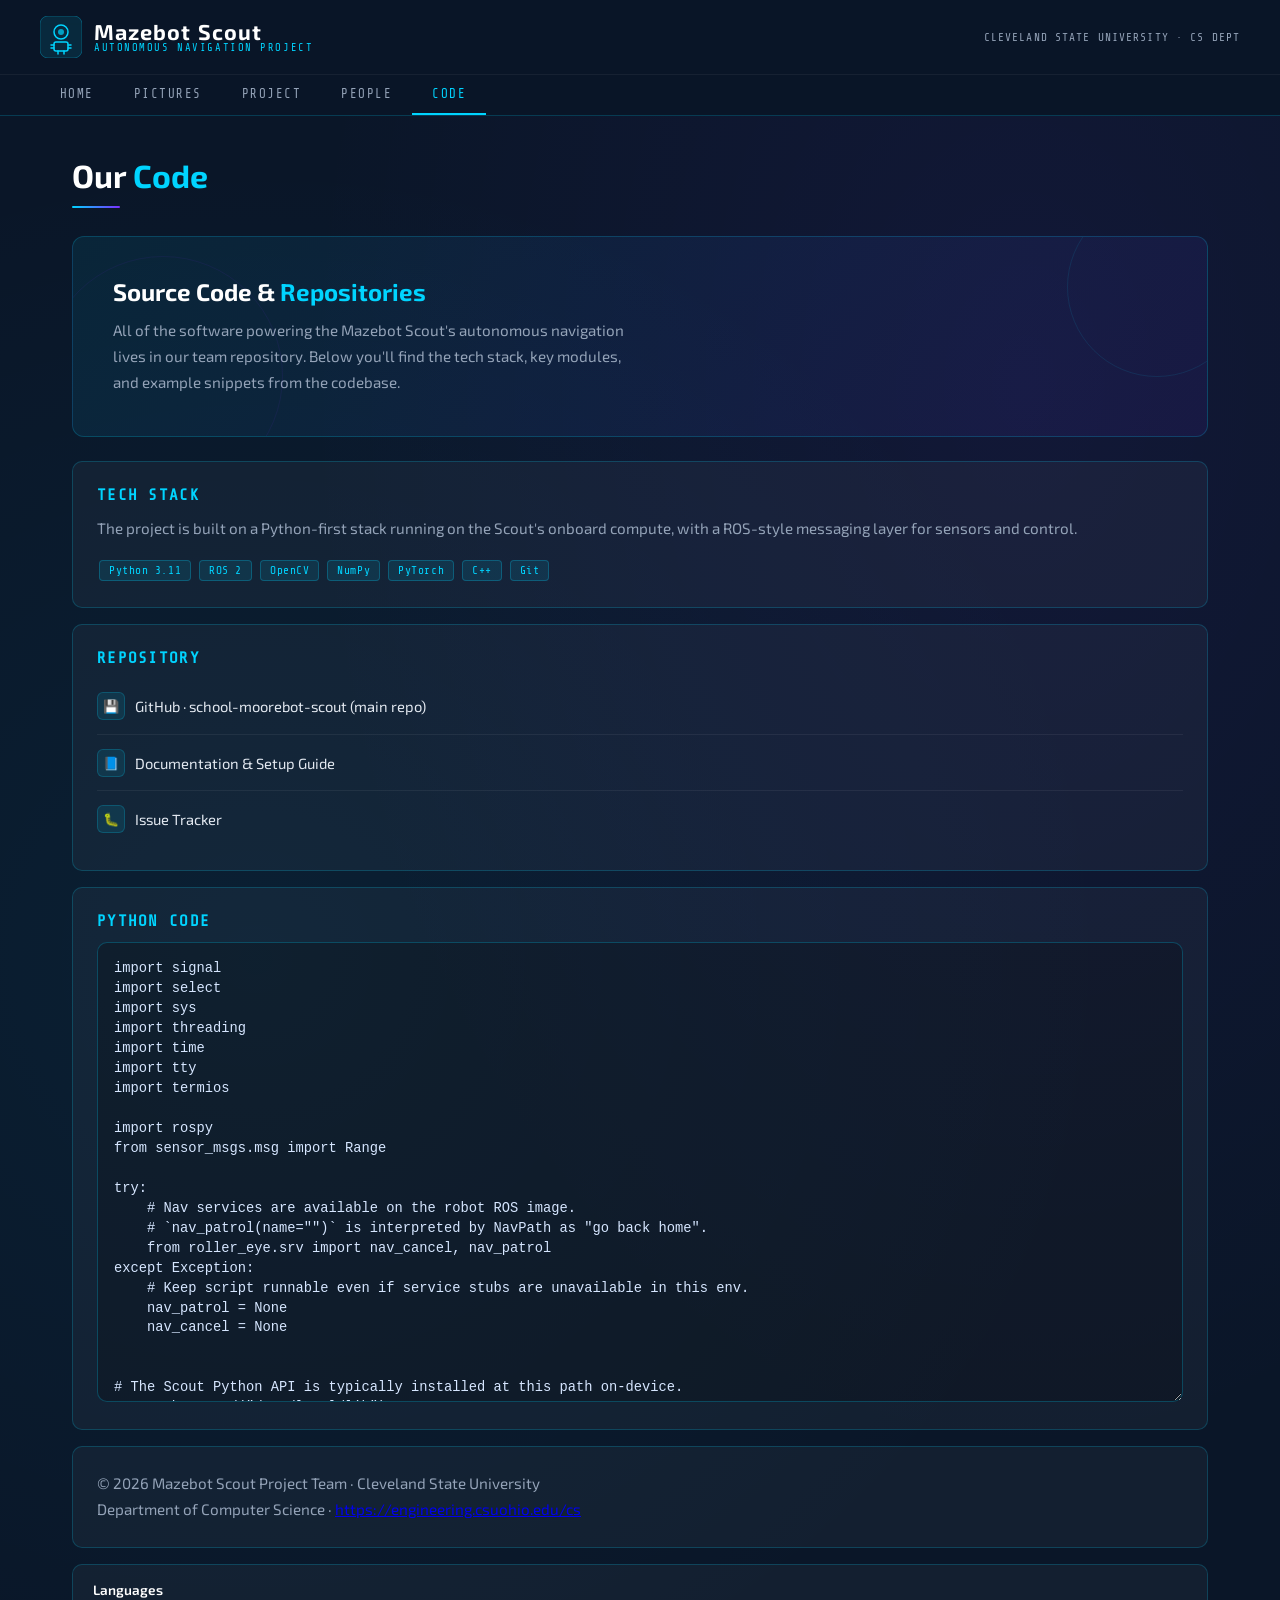
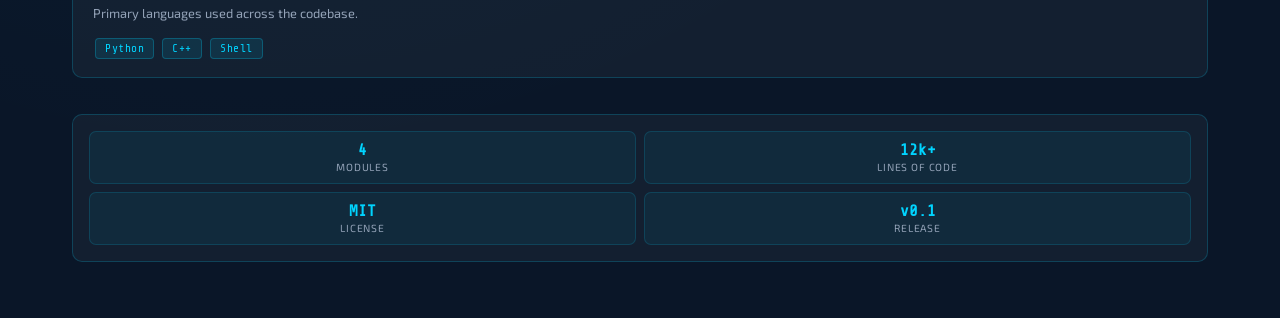
==== commit c0b53151: "Updated project description in code.html and corrected GitHub repository links. Added a contribution" ====
--- a/code.html
+++ b/code.html
@@ -25,7 +25,7 @@
       </svg>
       <div class="logo-text">
         <div class="brand">Mazebot Scout</div>
-        <div class="sub">Autonomous Navigation</div>
+        <div class="sub">Autonomous Navigation Project</div>
       </div>
     </div>
     <div class="header-badge">Cleveland State University · CS Dept</div>
@@ -300,10 +300,10 @@
       </textarea>
     </div>
 
-    <section class="card abstract-footer">
+      <section class="card abstract-footer">
     <p>© 2026 Mazebot Scout Project Team · Cleveland State University</p>
     <p>Department of Computer Science · <a class="normal-link" href="https://engineering.csuohio.edu/cs" target="_blank">https://engineering.csuohio.edu/cs</a></p>
-    </section>
+  </section>
   </main>
 
   <aside class="sidebar">
--- a/style.css
+++ b/style.css
@@ -219,6 +219,16 @@
   font-size: 1rem;
   font-weight: 600;
   color: var(--accent);
+  text-transform: uppercase;
+  letter-spacing: 0.08em;
+  margin-bottom: 0.75rem;
+  font-family: 'Share Tech Mono', monospace;
+}
+
+.card h3 {
+  font-size: 0.75rem;
+  font-weight: 600;
+  color: #fff;
   text-transform: uppercase;
   letter-spacing: 0.08em;
   margin-bottom: 0.75rem;
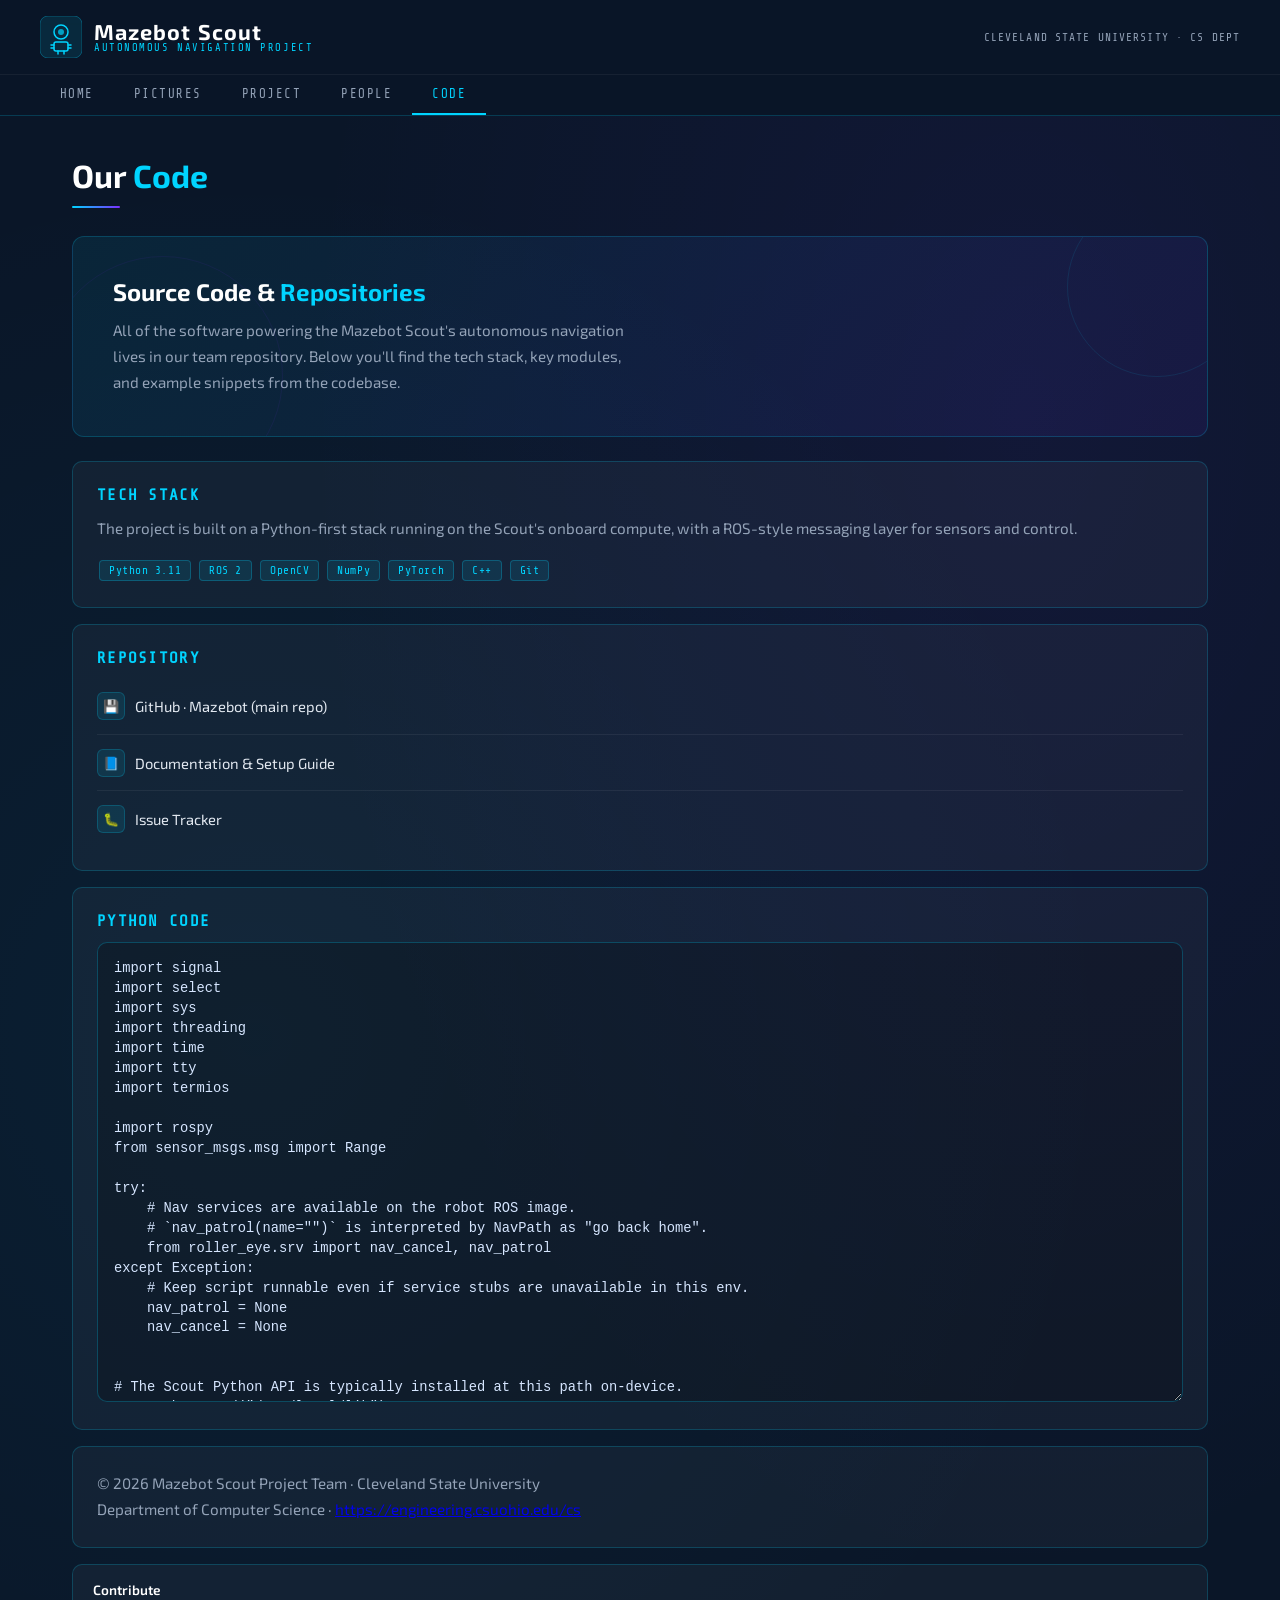
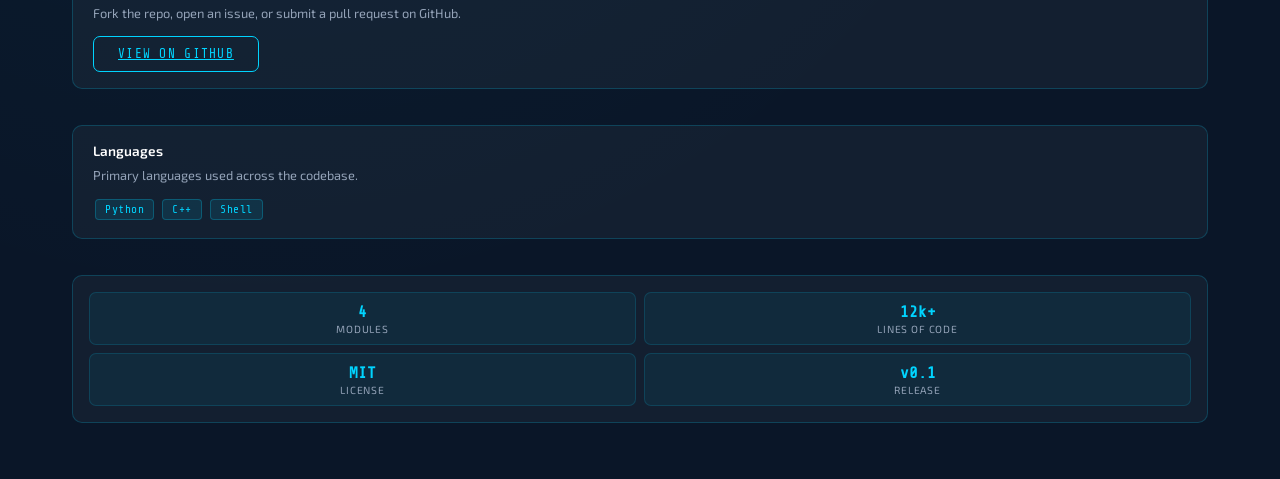
==== commit cdb20373: "Updated GitHub repository links in code.html and added a contribution section. Modified pictures.htm" ====
--- a/code.html
+++ b/code.html
@@ -71,19 +71,19 @@
       <h2>Repository</h2>
       <ul class="link-list">
         <li>
-          <a href="https://github.com/ehonis/school-moorebot-scout" target="_blank">
+          <a href="https://github.com/apham00/Mazebot" target="_blank">
             <div class="icon">💾</div>
-            GitHub · school-moorebot-scout (main repo)
+            GitHub · Mazebot (main repo)
           </a>
         </li>
         <li>
-          <a href="https://github.com/ehonis/school-moorebot-scout#readme" target="_blank">
+          <a href="https://github.com/apham00/Mazebot#readme" target="_blank">
             <div class="icon">📘</div>
             Documentation &amp; Setup Guide
           </a>
         </li>
         <li>
-          <a href="https://github.com/ehonis/school-moorebot-scout/issues" target="_blank">
+          <a href="https://github.com/apham00/Mazebot/issues" target="_blank">
             <div class="icon">🐛</div>
             Issue Tracker
           </a>
@@ -309,6 +309,14 @@
   <aside class="sidebar">
     <div class="sidebar-card">
       <div class="sidebar-card-body">
+        <h3>Contribute</h3>
+        <p>Fork the repo, open an issue, or submit a pull request on GitHub.</p>
+        <a href="https://github.com/apham00/Mazebot" target="_blank" class="btn" style="margin-top:0.75rem; display:inline-block;">View on GitHub</a>
+      </div>
+    </div>
+
+    <div class="sidebar-card">
+      <div class="sidebar-card-body">
         <h3>Languages</h3>
         <p>Primary languages used across the codebase.</p>
         <div style="margin-top:0.75rem;">
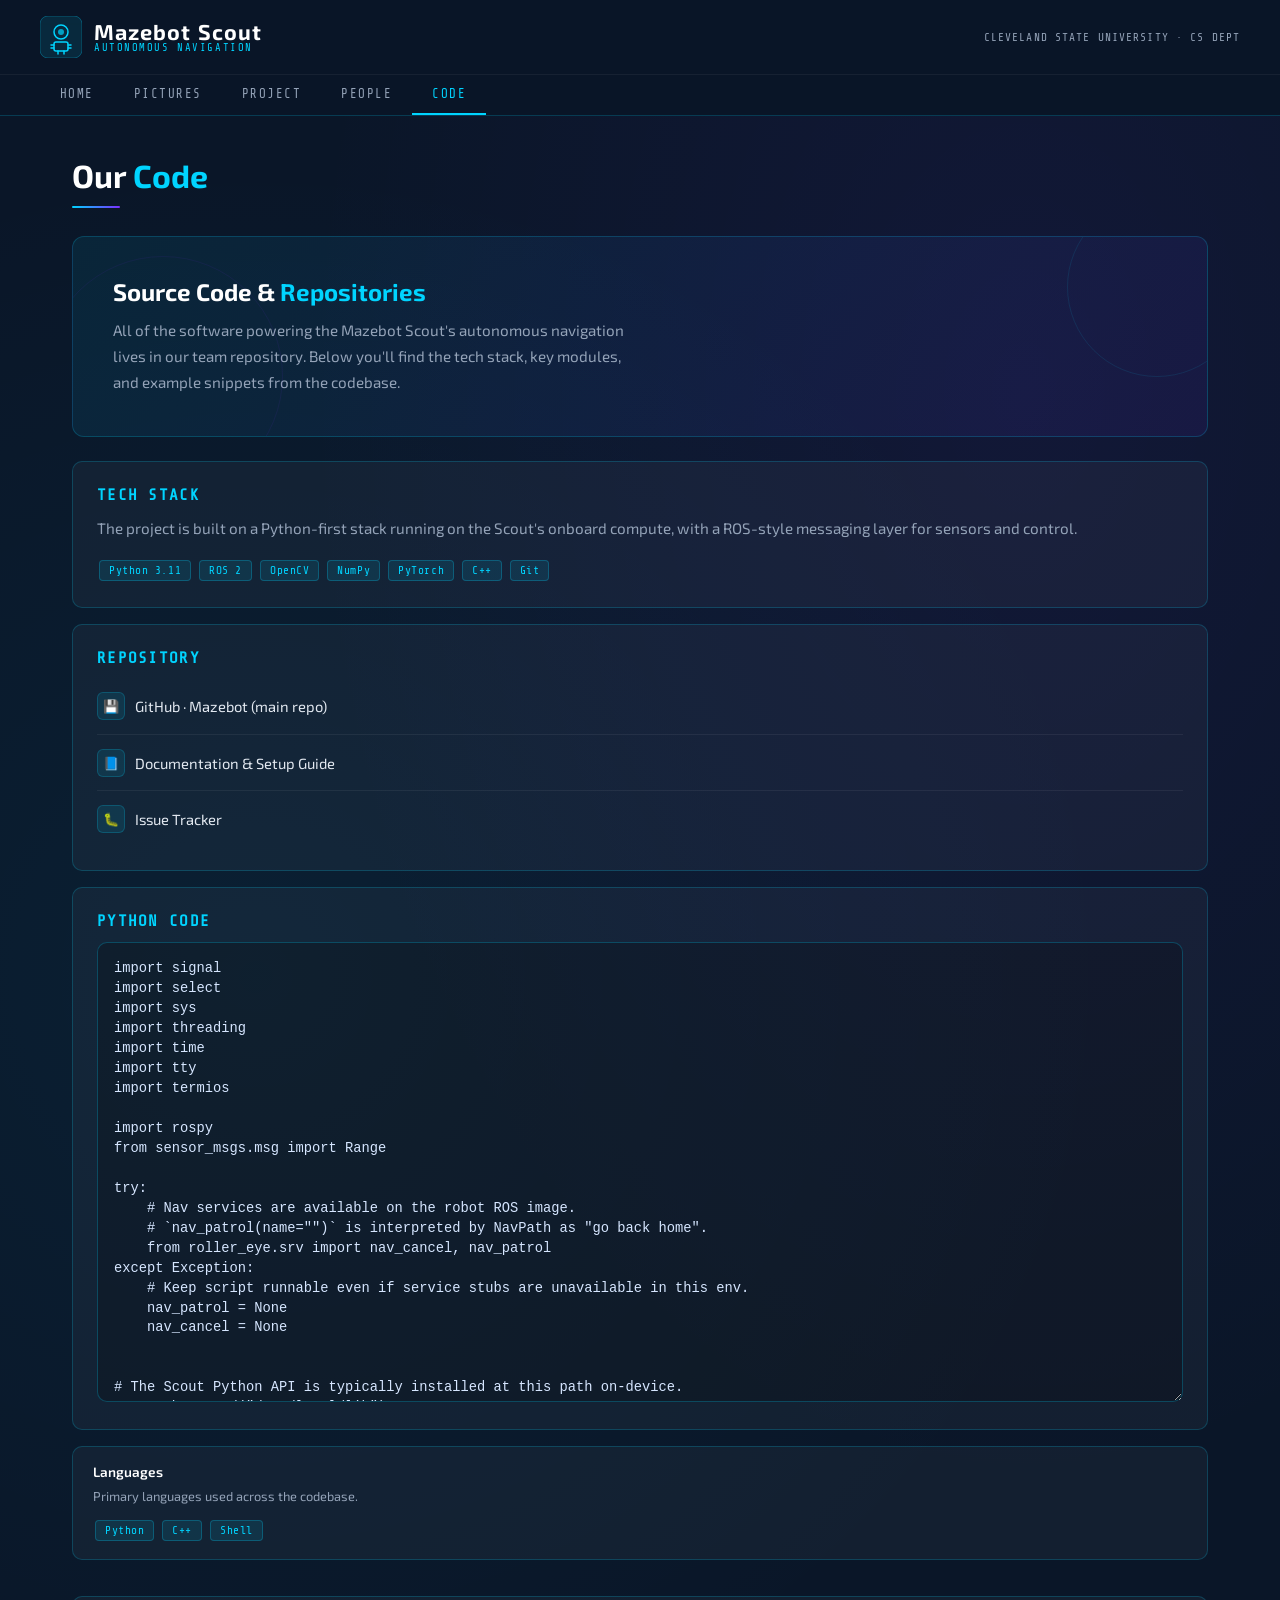
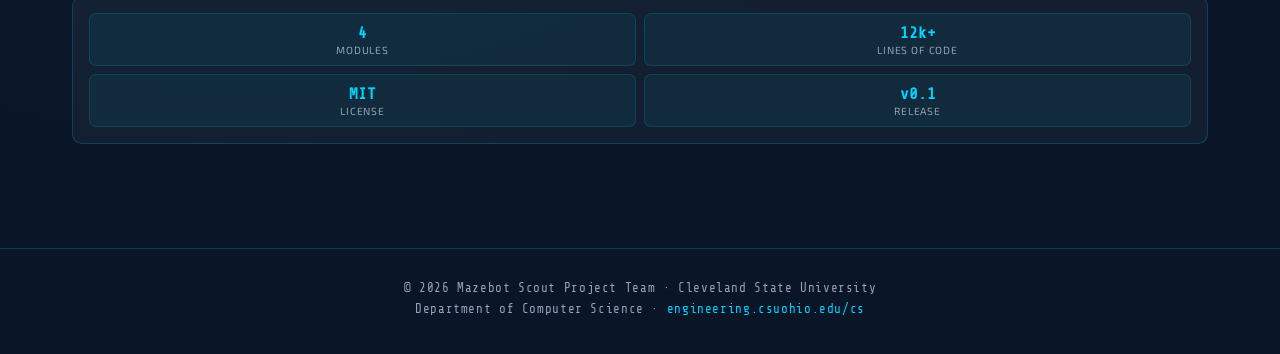
==== commit e397b1f7: "Refined project title and subtitle in code.html for clarity. Updated team member avatars in people.h" ====
--- a/code.html
+++ b/code.html
@@ -3,7 +3,7 @@
 <head>
   <meta charset="UTF-8" />
   <meta name="viewport" content="width=device-width, initial-scale=1.0" />
-  <title>Mazebot Scout – Project</title>
+  <title>Mazebot Scout – </title>
   <link rel="stylesheet" href="style.css" />
 </head>
 <body>
@@ -25,7 +25,7 @@
       </svg>
       <div class="logo-text">
         <div class="brand">Mazebot Scout</div>
-        <div class="sub">Autonomous Navigation Project</div>
+        <div class="sub">Autonomous Navigation</div>
       </div>
     </div>
     <div class="header-badge">Cleveland State University · CS Dept</div>
@@ -300,21 +300,9 @@
       </textarea>
     </div>
 
-      <section class="card abstract-footer">
-    <p>© 2026 Mazebot Scout Project Team · Cleveland State University</p>
-    <p>Department of Computer Science · <a class="normal-link" href="https://engineering.csuohio.edu/cs" target="_blank">https://engineering.csuohio.edu/cs</a></p>
-  </section>
   </main>
 
   <aside class="sidebar">
-    <div class="sidebar-card">
-      <div class="sidebar-card-body">
-        <h3>Contribute</h3>
-        <p>Fork the repo, open an issue, or submit a pull request on GitHub.</p>
-        <a href="https://github.com/apham00/Mazebot" target="_blank" class="btn" style="margin-top:0.75rem; display:inline-block;">View on GitHub</a>
-      </div>
-    </div>
-
     <div class="sidebar-card">
       <div class="sidebar-card-body">
         <h3>Languages</h3>
@@ -351,6 +339,10 @@
   </aside>
 </div>
 
+<footer>
+  <p>© 2026 Mazebot Scout Project Team · Cleveland State University</p>
+  <p>Department of Computer Science · <a href="https://engineering.csuohio.edu/cs">engineering.csuohio.edu/cs</a></p>
+</footer>
 
 </body>
 </html>
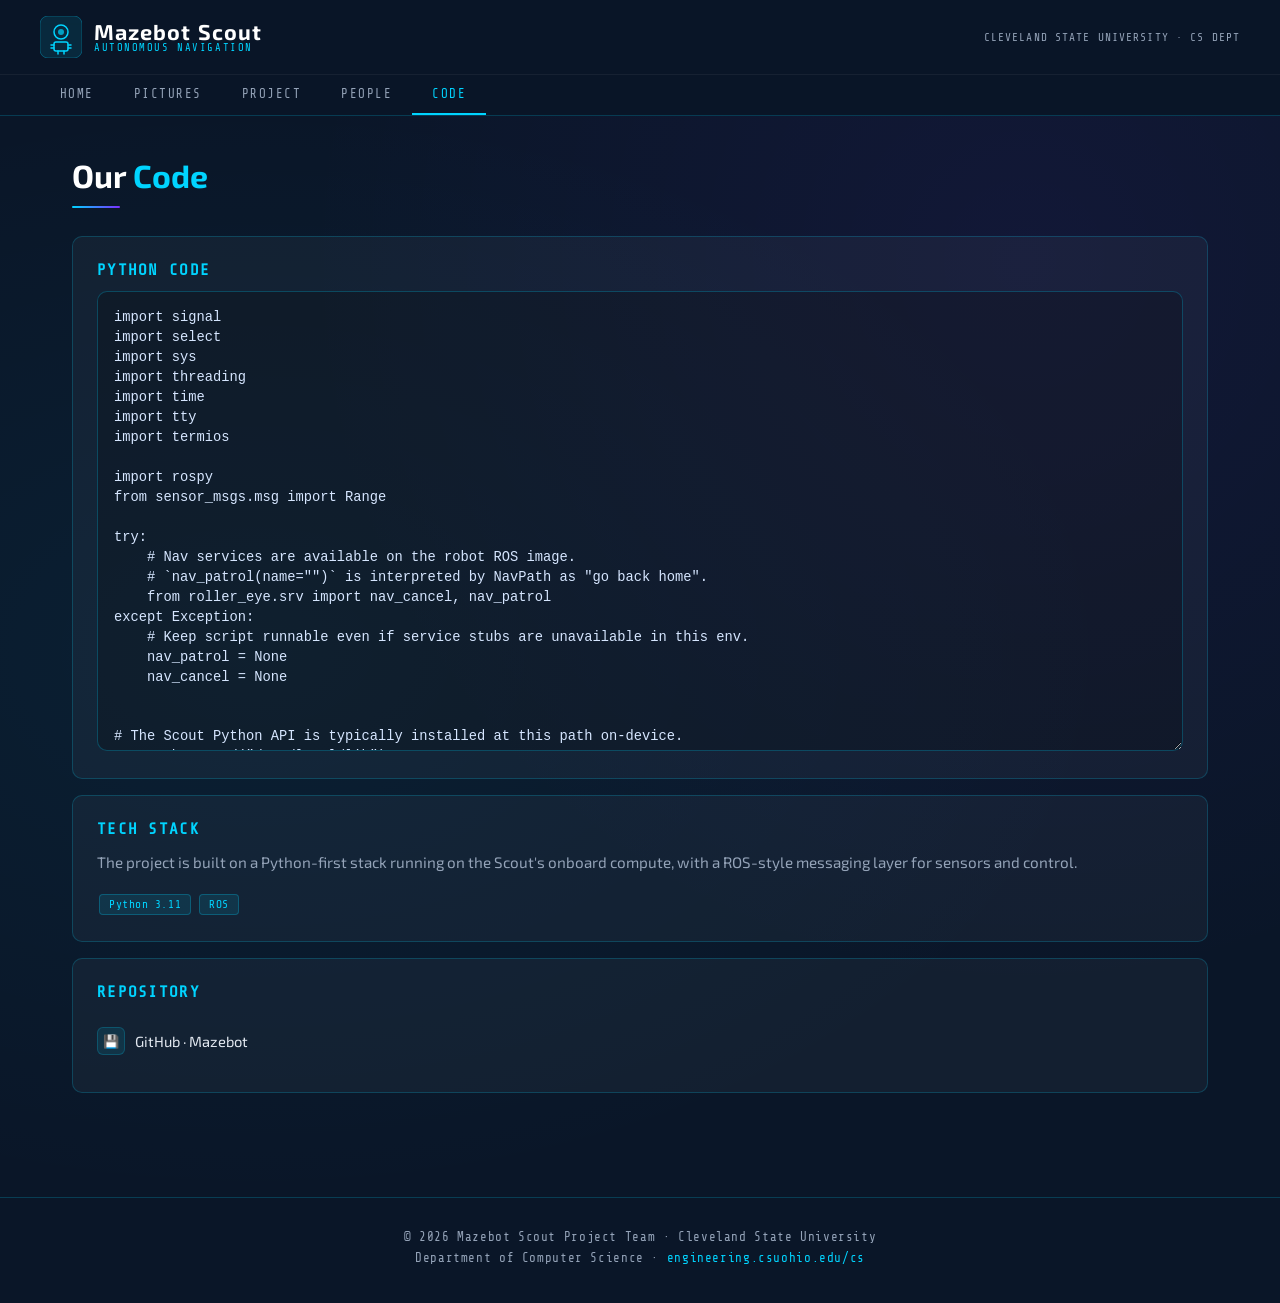
==== commit f3e79aef: "donezo" ====
--- a/code.html
+++ b/code.html
@@ -43,53 +43,6 @@
   <main class="content-area">
     <h1 class="page-title">Our <span>Code</span></h1>
     <div class="title-line"></div>
-
-    <div class="hero">
-      <h2>Source Code &amp; <span>Repositories</span></h2>
-      <p>
-        All of the software powering the Mazebot Scout's autonomous navigation
-        lives in our team repository. Below you'll find the tech stack, key
-        modules, and example snippets from the codebase.
-      </p>
-    </div>
-
-    <div class="card">
-      <h2>Tech Stack</h2>
-      <p>The project is built on a Python-first stack running on the Scout's onboard compute, with a ROS-style messaging layer for sensors and control.</p>
-      <div style="margin-top:1rem;">
-        <span class="tag">Python 3.11</span>
-        <span class="tag">ROS 2</span>
-        <span class="tag">OpenCV</span>
-        <span class="tag">NumPy</span>
-        <span class="tag">PyTorch</span>
-        <span class="tag">C++</span>
-        <span class="tag">Git</span>
-      </div>
-    </div>
-
-    <div class="card">
-      <h2>Repository</h2>
-      <ul class="link-list">
-        <li>
-          <a href="https://github.com/apham00/Mazebot" target="_blank">
-            <div class="icon">💾</div>
-            GitHub · Mazebot (main repo)
-          </a>
-        </li>
-        <li>
-          <a href="https://github.com/apham00/Mazebot#readme" target="_blank">
-            <div class="icon">📘</div>
-            Documentation &amp; Setup Guide
-          </a>
-        </li>
-        <li>
-          <a href="https://github.com/apham00/Mazebot/issues" target="_blank">
-            <div class="icon">🐛</div>
-            Issue Tracker
-          </a>
-        </li>
-      </ul>
-    </div>
 
     <div class="card">
       <h2>Python Code</h2>
@@ -300,41 +253,29 @@
       </textarea>
     </div>
 
+    <div class="card">
+      <h2>Tech Stack</h2>
+      <p>The project is built on a Python-first stack running on the Scout's onboard compute, with a ROS-style messaging layer for sensors and control.</p>
+      <div style="margin-top:1rem;">
+        <span class="tag">Python 3.11</span>
+        <span class="tag">ROS</span>
+      </div>
+    </div>
+
+    <div class="card">
+      <h2>Repository</h2>
+      <ul class="link-list">
+        <li>
+          <a href="https://github.com/apham00/Mazebot" target="_blank">
+            <div class="icon">💾</div>
+            GitHub · Mazebot
+          </a>
+        </li>
+      </ul>
+    </div>
+
+
   </main>
-
-  <aside class="sidebar">
-    <div class="sidebar-card">
-      <div class="sidebar-card-body">
-        <h3>Languages</h3>
-        <p>Primary languages used across the codebase.</p>
-        <div style="margin-top:0.75rem;">
-          <span class="tag">Python</span>
-          <span class="tag">C++</span>
-          <span class="tag">Shell</span>
-        </div>
-      </div>
-    </div>
-
-    <div class="sidebar-card">
-      <div class="stat-grid">
-        <div class="stat">
-          <span class="val">4</span>
-          <span class="lbl">Modules</span>
-        </div>
-        <div class="stat">
-          <span class="val">12k+</span>
-          <span class="lbl">Lines of Code</span>
-        </div>
-        <div class="stat">
-          <span class="val">MIT</span>
-          <span class="lbl">License</span>
-        </div>
-        <div class="stat">
-          <span class="val">v0.1</span>
-          <span class="lbl">Release</span>
-        </div>
-      </div>
-    </div>
 
   </aside>
 </div>
--- a/style.css
+++ b/style.css
@@ -294,6 +294,31 @@
 
 .sidebar-card img {
   width: 100%;
+  display: block;
+}
+
+.group-photo-card {
+  width: 90vw;
+  max-width: 1100px;
+  margin: 28px auto;
+  padding: 24px;
+
+  position: relative;
+  left: -200px;
+}
+
+.group-photo-large {
+  width: 100%;
+  overflow: hidden;
+  border-radius: 8px;
+}
+
+.group-photo-large img {
+  width: 100%;
+  height: 650px;
+  object-fit: cover;
+  object-position: center;
+  border-radius: 8px;
   display: block;
 }
 
